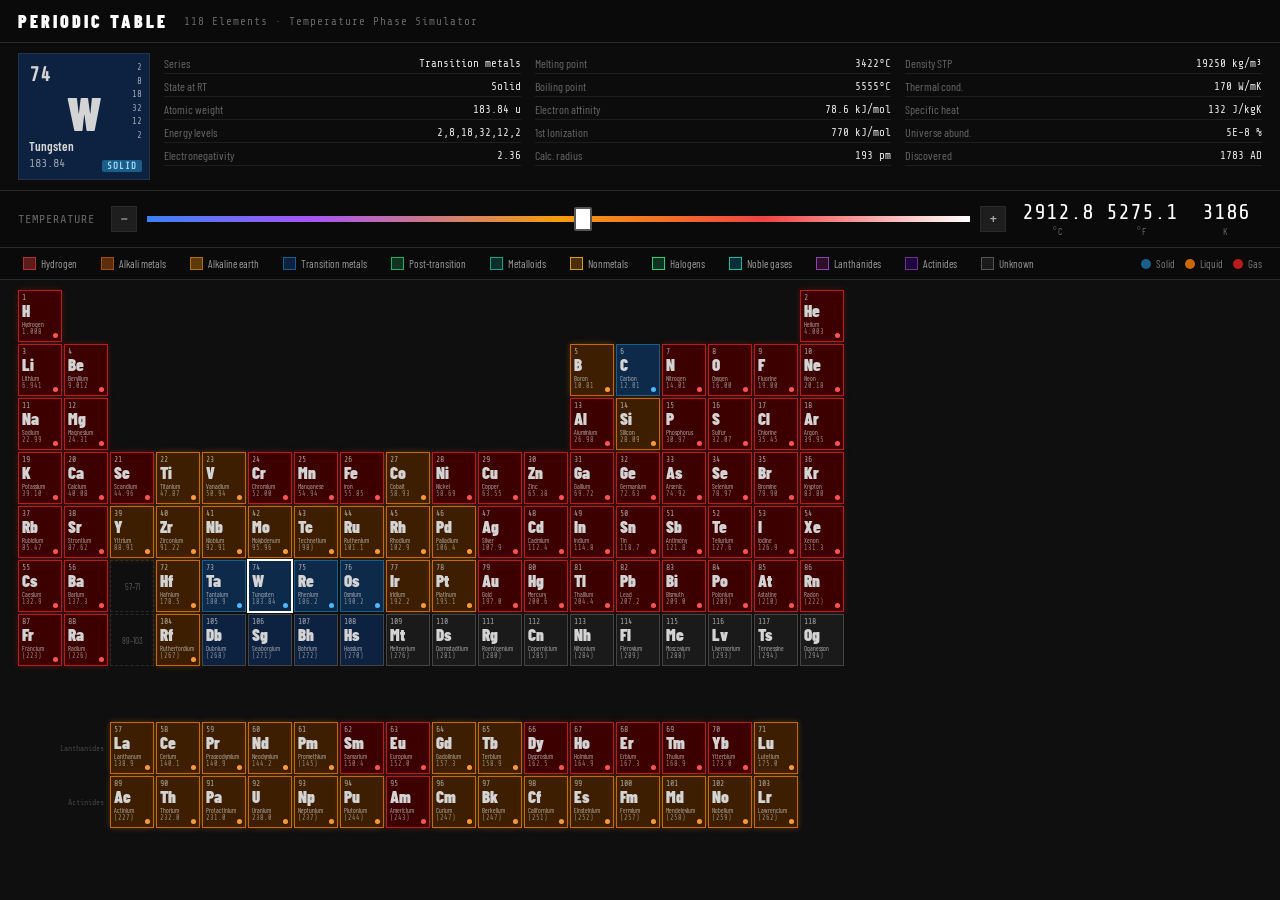
==== index.html @ cc96cfcc "Add files via upload" ====
<!DOCTYPE html>
<html lang="en">
<head>
<meta charset="UTF-8">
<meta name="viewport" content="width=device-width, initial-scale=1.0">
<title>Interactive Periodic Table</title>
<link rel="stylesheet" href="styles.css">
</head>
<body>
<div id="app">

  <!-- ── HEADER ── -->
  <div id="header">
    <h1>Periodic Table</h1>
    <span id="header-sub">118 Elements · Temperature Phase Simulator</span>
  </div>

  <!-- ── INFO PANEL ── -->
  <div id="info-panel">
    <div id="element-card">
      <div id="el-number">74</div>
      <div id="el-electrons">2<br>8<br>18<br>32<br>12<br>2</div>
      <div id="el-symbol">W</div>
      <div id="el-name">Tungsten</div>
      <div id="el-mass">183.84</div>
      <div id="el-state-badge" class="solid">SOLID</div>
    </div>

    <div id="props-grid">
      <div class="prop-row"><span class="prop-label">Series</span><span class="prop-value" id="p-series">Transition metals</span></div>
      <div class="prop-row"><span class="prop-label">Melting point</span><span class="prop-value" id="p-melt">3,422 °C</span></div>
      <div class="prop-row"><span class="prop-label">Density STP</span><span class="prop-value" id="p-density">19,250 kg/m³</span></div>
      <div class="prop-row"><span class="prop-label">State at RT</span><span class="prop-value" id="p-state">Solid</span></div>
      <div class="prop-row"><span class="prop-label">Boiling point</span><span class="prop-value" id="p-boil">5,555 °C</span></div>
      <div class="prop-row"><span class="prop-label">Thermal cond.</span><span class="prop-value" id="p-conduct">170 W/mK</span></div>
      <div class="prop-row"><span class="prop-label">Atomic weight</span><span class="prop-value" id="p-weight">183.84 u</span></div>
      <div class="prop-row"><span class="prop-label">Electron affinity</span><span class="prop-value" id="p-ea">78.6 kJ/mol</span></div>
      <div class="prop-row"><span class="prop-label">Specific heat</span><span class="prop-value" id="p-heat">132 J/kgK</span></div>
      <div class="prop-row"><span class="prop-label">Energy levels</span><span class="prop-value" id="p-levels">2,8,18,32,12,2</span></div>
      <div class="prop-row"><span class="prop-label">1st Ionization</span><span class="prop-value" id="p-ion">770 kJ/mol</span></div>
      <div class="prop-row"><span class="prop-label">Universe abund.</span><span class="prop-value" id="p-abund">5.0E-8 %</span></div>
      <div class="prop-row"><span class="prop-label">Electronegativity</span><span class="prop-value" id="p-en">2.36</span></div>
      <div class="prop-row"><span class="prop-label">Calc. radius</span><span class="prop-value" id="p-radius">193 pm</span></div>
      <div class="prop-row"><span class="prop-label">Discovered</span><span class="prop-value" id="p-disc">1783 AD</span></div>
    </div>
  </div>

  <!-- ── TEMPERATURE SLIDER ── -->
  <div id="temp-bar">
    <span id="temp-label">TEMPERATURE</span>

    <div id="slider-wrap">
      <button id="btn-minus">−</button>
      <input type="range" id="temp-slider" min="0" max="6000" step="1" value="3186">
      <button id="btn-plus">+</button>
    </div>

    <div class="temp-display">
      <div class="temp-unit">
        <div class="temp-val" id="disp-c">2912.9</div>
        <div class="temp-lbl">°C</div>
      </div>
      <div class="temp-unit">
        <div class="temp-val" id="disp-f">5275.2</div>
        <div class="temp-lbl">°F</div>
      </div>
      <div class="temp-unit">
        <div class="temp-val" id="disp-k">3186</div>
        <div class="temp-lbl">K</div>
      </div>
    </div>
  </div>

  <!-- ── LEGEND ── -->
  <div id="legend">
    <div class="legend-item" data-cat="hydrogen"><div class="legend-dot" style="background:#5c1a1a;border:1px solid #a33;"></div><span class="legend-label">Hydrogen</span></div>
    <div class="legend-item" data-cat="alkali"><div class="legend-dot" style="background:#5c2d0d;border:1px solid #a0500a;"></div><span class="legend-label">Alkali metals</span></div>
    <div class="legend-item" data-cat="alkaline"><div class="legend-dot" style="background:#5c3a0a;border:1px solid #b07010;"></div><span class="legend-label">Alkaline earth</span></div>
    <div class="legend-item" data-cat="transition"><div class="legend-dot" style="background:#0d2240;border:1px solid #1a5f8a;"></div><span class="legend-label">Transition metals</span></div>
    <div class="legend-item" data-cat="post-transition"><div class="legend-dot" style="background:#0e3320;border:1px solid #27ae60;"></div><span class="legend-label">Post-transition</span></div>
    <div class="legend-item" data-cat="metalloid"><div class="legend-dot" style="background:#0a2e2b;border:1px solid #16a085;"></div><span class="legend-label">Metalloids</span></div>
    <div class="legend-item" data-cat="nonmetal"><div class="legend-dot" style="background:#4a2e08;border:1px solid #d4a017;"></div><span class="legend-label">Nonmetals</span></div>
    <div class="legend-item" data-cat="halogen"><div class="legend-dot" style="background:#0e3320;border:1px solid #2ecc71;"></div><span class="legend-label">Halogens</span></div>
    <div class="legend-item" data-cat="noble"><div class="legend-dot" style="background:#0a2e38;border:1px solid #1abc9c;"></div><span class="legend-label">Noble gases</span></div>
    <div class="legend-item" data-cat="lanthanide"><div class="legend-dot" style="background:#2d0f2a;border:1px solid #8e44ad;"></div><span class="legend-label">Lanthanides</span></div>
    <div class="legend-item" data-cat="actinide"><div class="legend-dot" style="background:#1e0540;border:1px solid #6c3483;"></div><span class="legend-label">Actinides</span></div>
    <div class="legend-item" data-cat="unknown"><div class="legend-dot" style="background:#1a1a1a;border:1px solid #555;"></div><span class="legend-label">Unknown</span></div>

    <div class="state-legend">
      <div class="state-item"><div class="state-dot sd-solid"></div><span class="state-lbl">Solid</span></div>
      <div class="state-item"><div class="state-dot sd-liquid"></div><span class="state-lbl">Liquid</span></div>
      <div class="state-item"><div class="state-dot sd-gas"></div><span class="state-lbl">Gas</span></div>
    </div>
  </div>

  <!-- ── TABLE ── -->
  <div id="table-wrap">
    <div id="ptable"></div>
  </div>

</div>

<div id="hover-bg-name"></div>

<style>
#hover-bg-name {
  position: fixed; bottom: 14px; right: 20px;
  font-size: 32px; font-weight: 900;
  color: rgba(255,255,255,0.04);
  font-family: 'Barlow Condensed', sans-serif;
  pointer-events: none; letter-spacing: 3px; text-transform: uppercase;
  transition: opacity 0.2s;
}
</style>

<script src="elements.js"></script>
<script src="app.js"></script>
</body>
</html>
---- styles.css ----
@import url('https://fonts.googleapis.com/css2?family=Share+Tech+Mono&family=Barlow+Condensed:wght@300;400;600;700;900&display=swap');

:root {
  --bg: #0f0f0f;
  --surface: #161616;
  --surface2: #1e1e1e;
  --border: #2a2a2a;
  --text: #d4d4d4;
  --dim: #666;
  --mono: 'Share Tech Mono', monospace;
  --sans: 'Barlow Condensed', sans-serif;

  /* State colors */
  --solid-bg: #0d2a4a;
  --solid-border: #1a5f8a;
  --solid-glow: rgba(26,95,138,0.4);
  --liquid-bg: #3d1f00;
  --liquid-border: #c96a00;
  --liquid-glow: rgba(201,106,0,0.4);
  --gas-bg: #3d0000;
  --gas-border: #b81c1c;
  --gas-glow: rgba(184,28,28,0.4);

  /* Category base colors (dimmed dark) */
  --c-hydrogen: #5c1a1a;
  --c-alkali: #5c2d0d;
  --c-alkaline: #5c3a0a;
  --c-transition: #0d2240;
  --c-post: #0e3320;
  --c-metalloid: #0a2e2b;
  --c-nonmetal: #4a2e08;
  --c-halogen: #0e3320;
  --c-noble: #0a2e38;
  --c-lanthanide: #2d0f2a;
  --c-actinide: #1e0540;
  --c-unknown: #1a1a1a;
}

* { box-sizing: border-box; margin: 0; padding: 0; }

html, body {
  background: var(--bg);
  color: var(--text);
  font-family: var(--sans);
  min-height: 100vh;
  overflow-x: hidden;
}

/* ── HEADER ─────────────────────────────── */
#header {
  display: flex;
  align-items: center;
  gap: 16px;
  padding: 10px 18px;
  background: #0a0a0a;
  border-bottom: 1px solid var(--border);
}

#header h1 {
  font-size: 18px;
  font-weight: 900;
  letter-spacing: 3px;
  text-transform: uppercase;
  color: #fff;
}

#header-sub {
  font-size: 11px;
  color: var(--dim);
  font-family: var(--mono);
  letter-spacing: 1px;
}

/* ── INFO PANEL ──────────────────────────── */
#info-panel {
  display: flex;
  background: #0c0c0c;
  border-bottom: 1px solid var(--border);
  padding: 10px 18px;
  gap: 14px;
  align-items: stretch;
  min-height: 148px;
}

#element-card {
  min-width: 132px;
  width: 132px;
  padding: 9px 10px;
  position: relative;
  display: flex;
  flex-direction: column;
  border: 1px solid rgba(255,255,255,0.08);
  transition: background 0.35s, border-color 0.35s;
  background: #1e2a3a;
}

#el-number { font-size: 20px; font-weight: 700; font-family: var(--mono); }
#el-electrons {
  position: absolute; right: 7px; top: 7px;
  font-size: 9px; line-height: 1.5; color: rgba(255,255,255,0.6);
  font-family: var(--mono); text-align: right;
}
#el-symbol { font-size: 48px; font-weight: 900; text-align: center; line-height: 1; margin: 2px 0; }
#el-name { font-size: 13px; font-weight: 600; }
#el-mass { font-size: 12px; font-family: var(--mono); margin-top: 2px; opacity: 0.7; }

#el-state-badge {
  position: absolute; bottom: 7px; right: 7px;
  font-size: 9px; font-family: var(--mono);
  padding: 1px 5px;
  border-radius: 2px;
  font-weight: 700;
  letter-spacing: 1px;
  text-transform: uppercase;
}
#el-state-badge.solid { background: #1a5f8a; color: #a0d8f8; }
#el-state-badge.liquid { background: #c96a00; color: #ffd9a0; }
#el-state-badge.gas { background: #b81c1c; color: #ffb0b0; }

#props-grid {
  display: grid;
  grid-template-columns: repeat(3, 1fr);
  gap: 2px 14px;
  flex: 1;
  align-content: start;
}

.prop-row {
  display: flex;
  justify-content: space-between;
  align-items: center;
  border-bottom: 1px solid #1e1e1e;
  padding: 3px 0;
  font-size: 12px;
  gap: 8px;
}
.prop-label { color: var(--dim); white-space: nowrap; }
.prop-value { color: #e8e8e8; font-family: var(--mono); font-size: 11px; text-align: right; }

/* ── TEMPERATURE SLIDER ──────────────────── */
#temp-bar {
  background: #0a0a0a;
  border-bottom: 1px solid var(--border);
  padding: 10px 18px;
  display: flex;
  align-items: center;
  gap: 16px;
  flex-wrap: wrap;
}

#temp-label { font-size: 12px; color: var(--dim); font-family: var(--mono); letter-spacing: 1px; white-space: nowrap; }

#slider-wrap {
  flex: 1;
  min-width: 200px;
  position: relative;
  display: flex;
  align-items: center;
  gap: 10px;
}

#btn-minus, #btn-plus {
  width: 26px; height: 26px;
  background: var(--surface2);
  border: 1px solid var(--border);
  color: #aaa;
  cursor: pointer;
  font-size: 16px;
  display: flex; align-items: center; justify-content: center;
  flex-shrink: 0;
  transition: background 0.15s;
  font-family: var(--mono);
}
#btn-minus:hover, #btn-plus:hover { background: #333; color: #fff; }

#temp-slider {
  flex: 1;
  -webkit-appearance: none;
  appearance: none;
  height: 6px;
  outline: none;
  border-radius: 0;
  cursor: pointer;
  background: linear-gradient(to right,
    #3b82f6 0%,
    #a855f7 20%,
    #f59e0b 50%,
    #ef4444 75%,
    #fff 100%
  );
}
#temp-slider::-webkit-slider-thumb {
  -webkit-appearance: none;
  width: 18px; height: 24px;
  background: #fff;
  border: 2px solid #555;
  cursor: grab;
  border-radius: 2px;
}
#temp-slider::-webkit-slider-thumb:active { cursor: grabbing; background: #eee; }

.temp-display {
  display: flex;
  gap: 12px;
  flex-wrap: nowrap;
}
.temp-unit {
  display: flex;
  flex-direction: column;
  align-items: center;
  min-width: 72px;
}
.temp-val {
  font-family: var(--mono);
  font-size: 22px;
  font-weight: 400;
  color: #fff;
  line-height: 1;
}
.temp-lbl {
  font-size: 10px;
  color: var(--dim);
  letter-spacing: 1px;
  margin-top: 2px;
}

/* ── LEGEND ──────────────────────────────── */
#legend {
  display: flex;
  gap: 6px 14px;
  flex-wrap: wrap;
  align-items: center;
  padding: 6px 18px;
  background: #0a0a0a;
  border-bottom: 1px solid var(--border);
  font-size: 11px;
}

.legend-item {
  display: flex; align-items: center; gap: 5px;
  cursor: pointer;
  padding: 2px 4px;
  border: 1px solid transparent;
  transition: border-color 0.15s;
}
.legend-item:hover { border-color: #444; }
.legend-item.active { border-color: #777; }

.legend-dot { width: 13px; height: 13px; flex-shrink: 0; }
.legend-label { color: #999; transition: color 0.15s; }
.legend-item:hover .legend-label { color: #ccc; }

/* State legend */
.state-legend {
  display: flex; gap: 10px; align-items: center;
  margin-left: auto;
}
.state-item { display: flex; align-items: center; gap: 5px; font-size: 11px; }
.state-dot { width: 10px; height: 10px; border-radius: 50%; }
.sd-solid { background: #1a5f8a; }
.sd-liquid { background: #c96a00; }
.sd-gas { background: #b81c1c; }
.state-lbl { color: #777; }

/* ── TABLE ───────────────────────────────── */
#table-wrap {
  padding: 10px 18px 18px;
  overflow-x: auto;
}

#ptable {
  display: grid;
  grid-template-columns: repeat(18, 44px);
  grid-template-rows: repeat(10, 52px);
  gap: 2px;
  width: fit-content;
}

/* ── CELLS ───────────────────────────────── */
.cell {
  width: 44px; height: 52px;
  display: flex; flex-direction: column;
  padding: 2px 3px;
  cursor: pointer;
  border: 1px solid transparent;
  transition: background 0.3s, border-color 0.3s, box-shadow 0.3s, transform 0.12s;
  position: relative;
  overflow: hidden;
}
.cell:hover { border-color: #fff !important; z-index: 10; transform: scale(1.12); }
.cell.selected { outline: 2px solid #fff; outline-offset: -1px; z-index: 5; }
.cell.dimmed { opacity: 0.18; }

/* Default category backgrounds */
.cat-hydrogen   { background: var(--c-hydrogen); }
.cat-alkali     { background: var(--c-alkali); }
.cat-alkaline   { background: var(--c-alkaline); }
.cat-transition { background: var(--c-transition); }
.cat-post-transition { background: var(--c-post); }
.cat-metalloid  { background: var(--c-metalloid); }
.cat-nonmetal   { background: var(--c-nonmetal); }
.cat-halogen    { background: var(--c-halogen); }
.cat-noble      { background: var(--c-noble); }
.cat-lanthanide { background: var(--c-lanthanide); }
.cat-actinide   { background: var(--c-actinide); }
.cat-unknown    { background: var(--c-unknown); }

/* Temperature state overrides */
.state-solid  { background: var(--solid-bg) !important; border-color: var(--solid-border) !important; }
.state-liquid { background: var(--liquid-bg) !important; border-color: var(--liquid-border) !important; box-shadow: 0 0 6px var(--liquid-glow); }
.state-gas    { background: var(--gas-bg) !important; border-color: var(--gas-border) !important; box-shadow: 0 0 6px var(--gas-glow); }
.state-unknown-phase { border-color: #444 !important; }

.cell-num  { font-size: 8px; font-family: var(--mono); opacity: 0.75; }
.cell-sym  { font-size: 17px; font-weight: 900; line-height: 1.05; }
.cell-name { font-size: 6.5px; overflow: hidden; text-overflow: ellipsis; white-space: nowrap; opacity: 0.8; }
.cell-mass { font-size: 6.5px; font-family: var(--mono); opacity: 0.6; }

/* Phase indicator dot */
.phase-dot {
  position: absolute;
  bottom: 3px; right: 3px;
  width: 5px; height: 5px;
  border-radius: 50%;
  transition: background 0.3s;
}
.state-solid  .phase-dot { background: #4db8ff; }
.state-liquid .phase-dot { background: #ff9a3c; }
.state-gas    .phase-dot { background: #ff5555; }

/* Ref cells (lanthanide/actinide placeholders) */
.ref-cell {
  width: 44px; height: 52px;
  display: flex; align-items: center; justify-content: center;
  font-size: 9px; color: #555;
  border: 1px dashed #2a2a2a;
  cursor: default;
}

/* Series row labels */
.series-row-label {
  display: flex; align-items: center; justify-content: flex-end;
  font-size: 8px; color: #444;
  padding-right: 4px;
  font-family: var(--mono);
  white-space: nowrap;
}
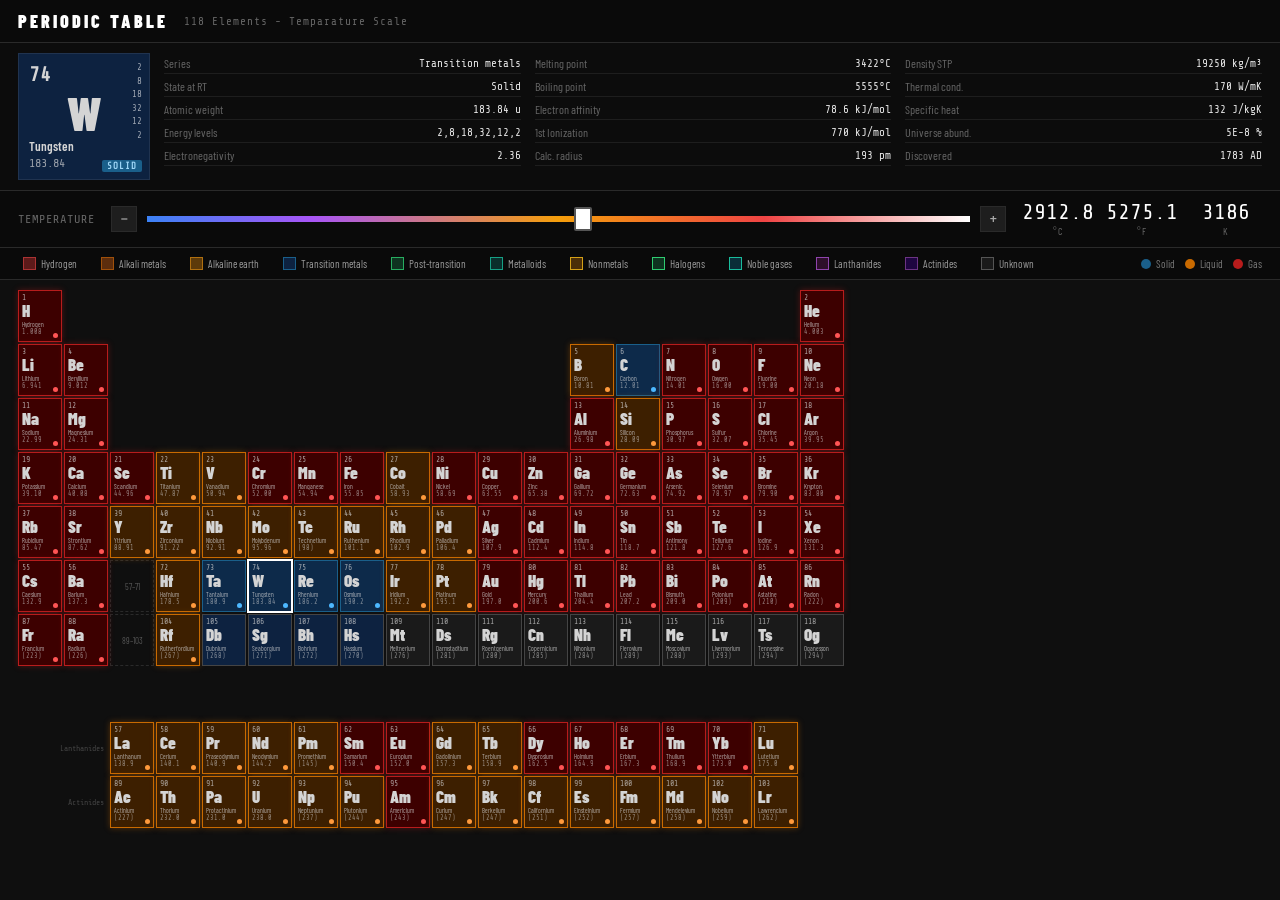
==== commit 85bf2490: "Fix typo in header subtitle" ====
--- a/index.html
+++ b/index.html
@@ -3,7 +3,7 @@
 <head>
 <meta charset="UTF-8">
 <meta name="viewport" content="width=device-width, initial-scale=1.0">
-<title>Interactive Periodic Table</title>
+<title>Interactive PTable by Charles</title>
 <link rel="stylesheet" href="styles.css">
 </head>
 <body>
@@ -12,7 +12,7 @@
   <!-- ── HEADER ── -->
   <div id="header">
     <h1>Periodic Table</h1>
-    <span id="header-sub">118 Elements · Temperature Phase Simulator</span>
+    <span id="header-sub">118 Elements - Temparature Scale</span>
   </div>
 
   <!-- ── INFO PANEL ── -->
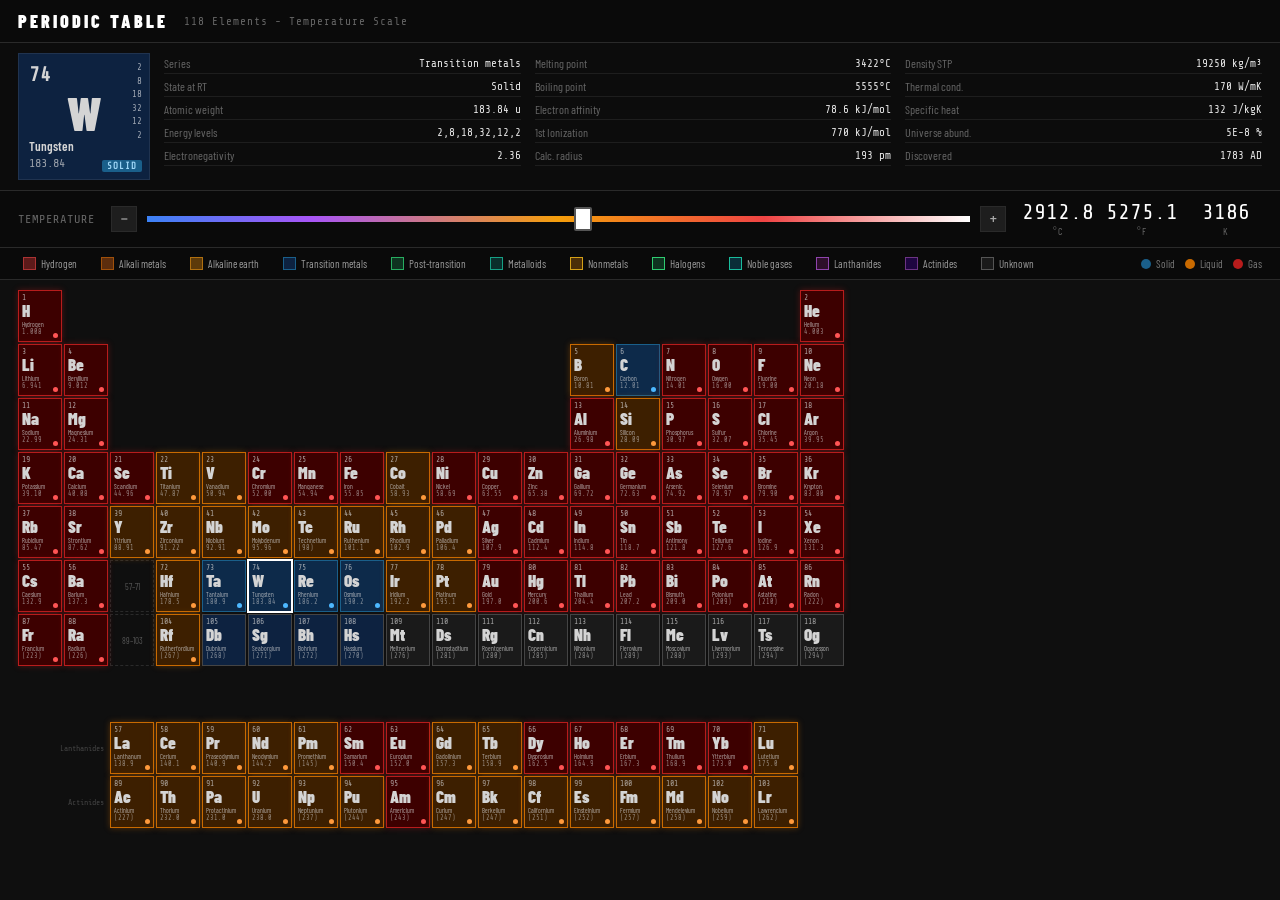
==== commit b90e30db: "Fix typo in header subtitle from 'Temparature' to 'Temperature'" ====
--- a/index.html
+++ b/index.html
@@ -12,7 +12,7 @@
   <!-- ── HEADER ── -->
   <div id="header">
     <h1>Periodic Table</h1>
-    <span id="header-sub">118 Elements - Temparature Scale</span>
+    <span id="header-sub">118 Elements - Temperature Scale</span>
   </div>
 
   <!-- ── INFO PANEL ── -->
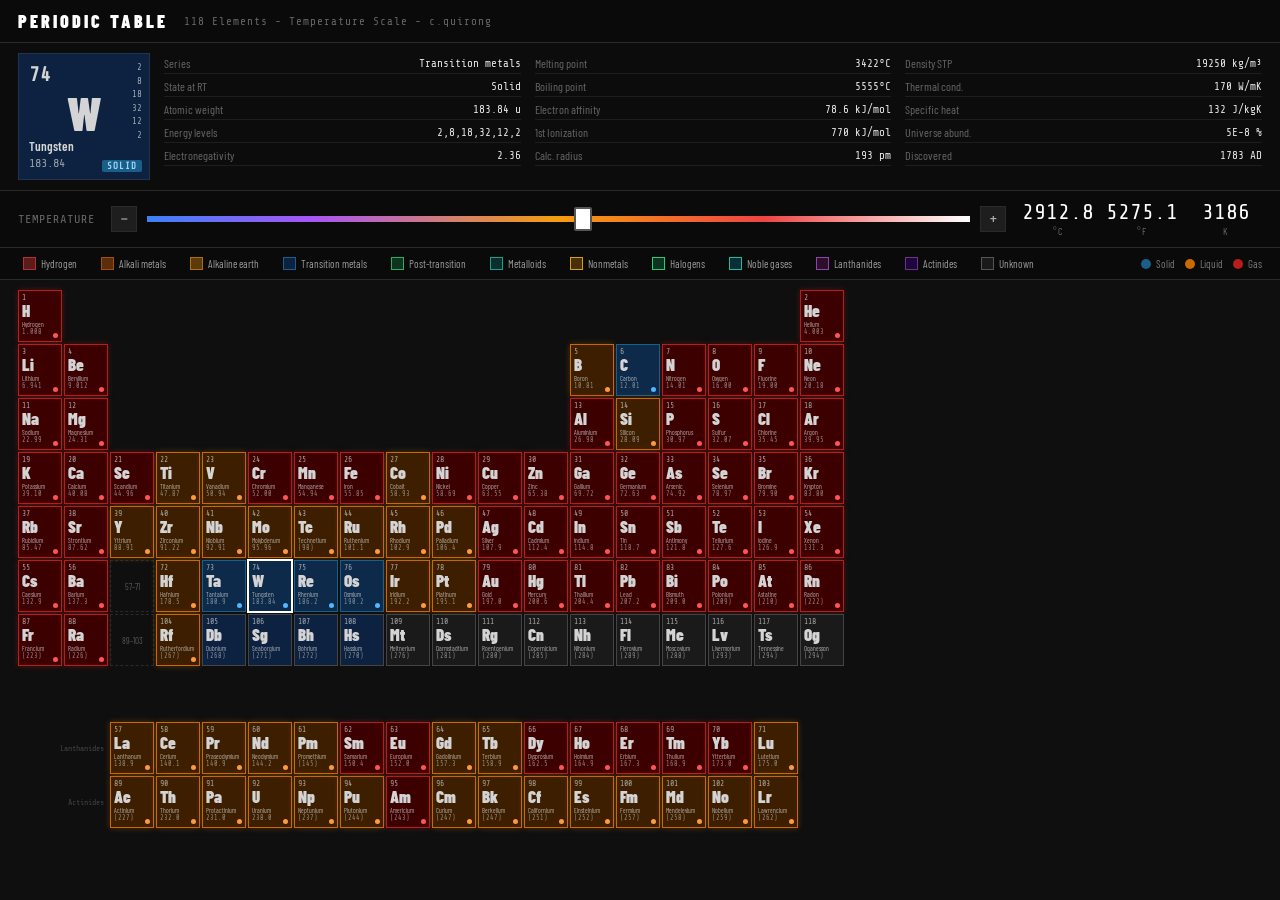
==== commit 5caa395a: "Update title and header subtitle in index.html" ====
--- a/index.html
+++ b/index.html
@@ -3,7 +3,7 @@
 <head>
 <meta charset="UTF-8">
 <meta name="viewport" content="width=device-width, initial-scale=1.0">
-<title>Interactive PTable by Charles</title>
+<title>Interactive Periodic Table</title>
 <link rel="stylesheet" href="styles.css">
 </head>
 <body>
@@ -12,7 +12,7 @@
   <!-- ── HEADER ── -->
   <div id="header">
     <h1>Periodic Table</h1>
-    <span id="header-sub">118 Elements - Temperature Scale</span>
+    <span id="header-sub">118 Elements - Temperature Scale - c.quirong</span>
   </div>
 
   <!-- ── INFO PANEL ── -->
